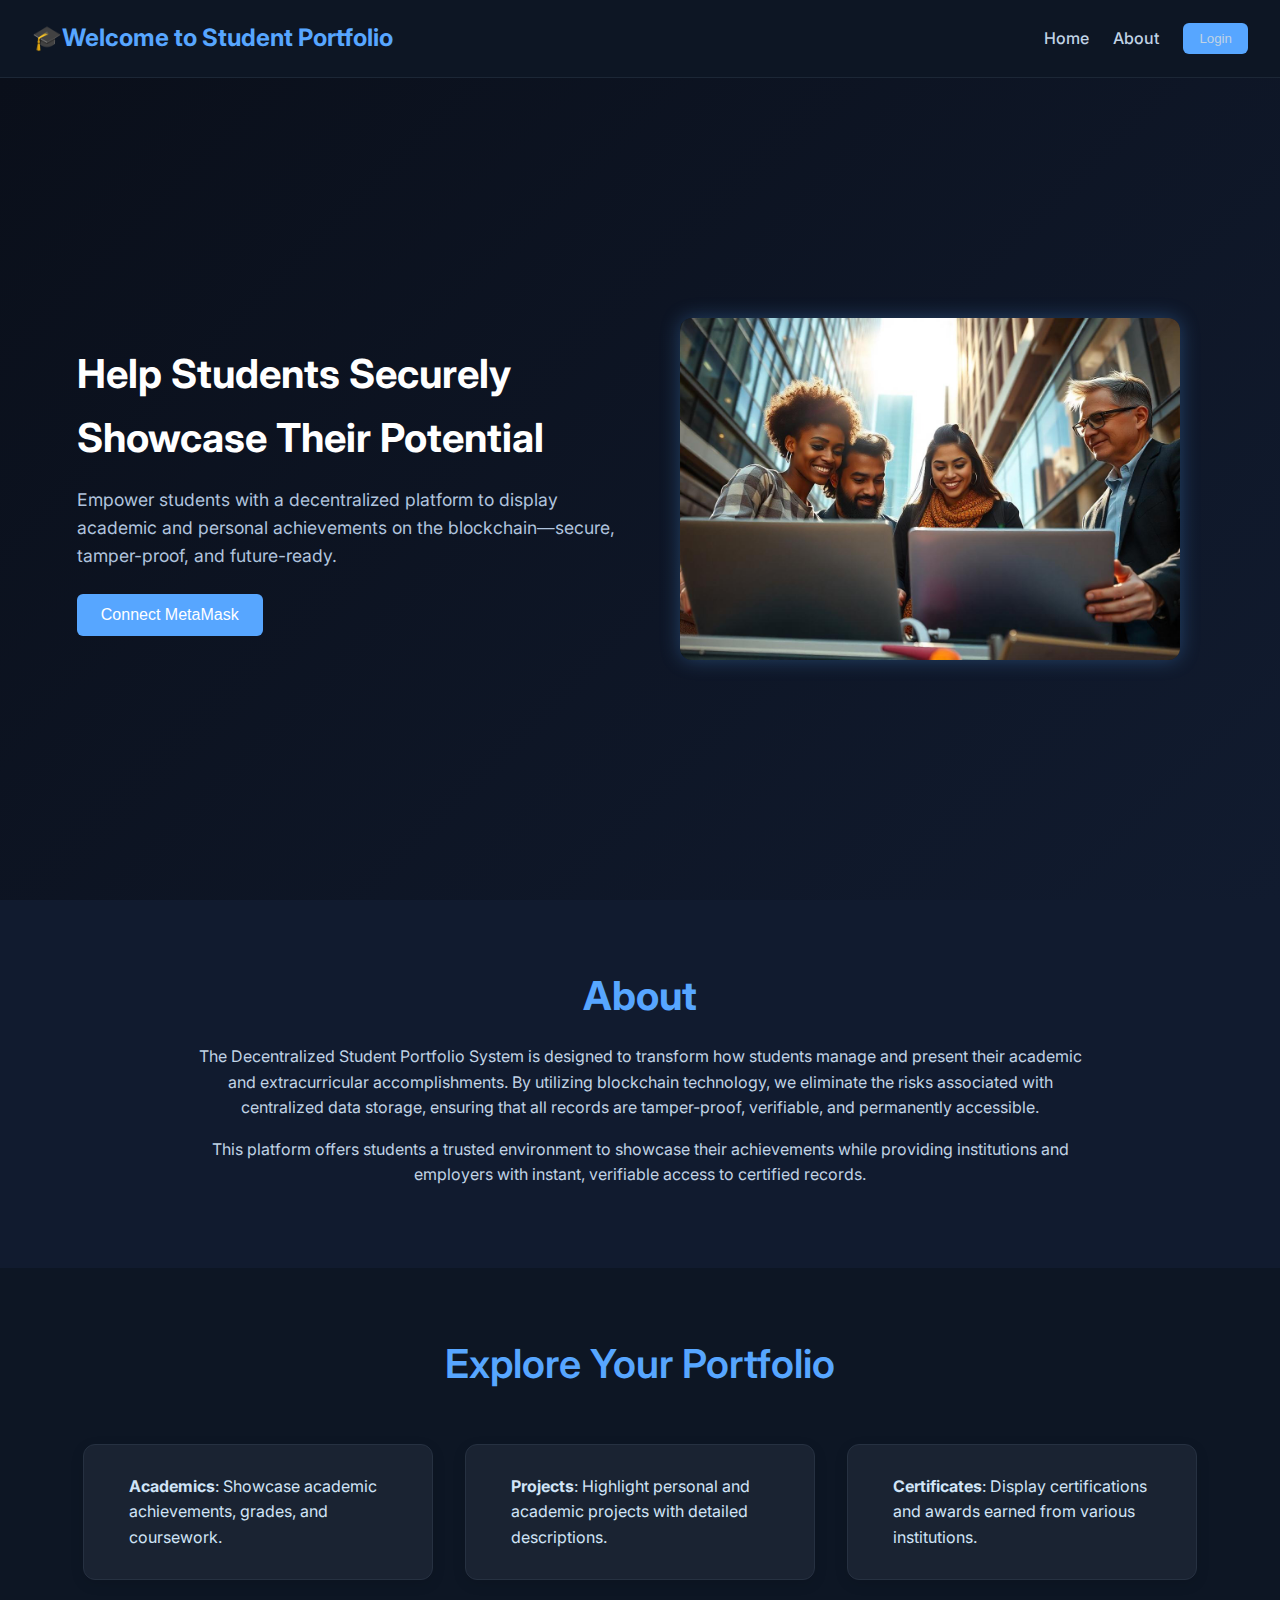
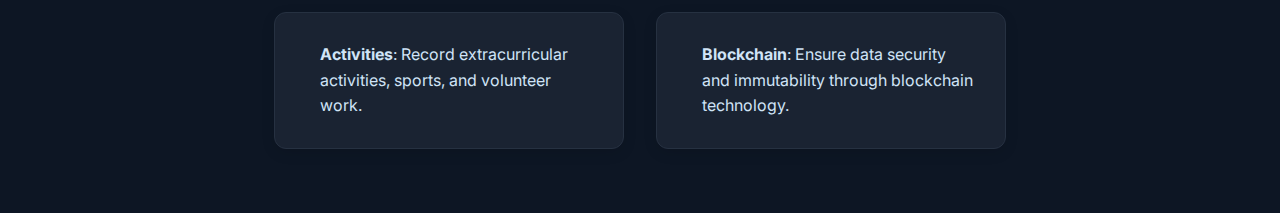
==== company.html @ f88e9d77 "Added files" ====
<!DOCTYPE html>
<html lang="en">
<head>
  <meta charset="UTF-8">
  <title>Company Portal - Student Portfolio System</title>
  <link rel="stylesheet" href="company.css">
  <link rel="preconnect" href="https://fonts.googleapis.com">
  <link href="https://fonts.googleapis.com/css2?family=Inter:wght@400;600;700&display=swap" rel="stylesheet">
  <link rel="stylesheet" href="https://cdnjs.cloudflare.com/ajax/libs/font-awesome/6.5.0/css/all.min.css" 
      integrity="sha512-papKgoRzDWxH+fZAkYZaY3FrHXjo5z1S5KxnZTtHp5abN5TcRprKVGdo4M5n5owgTZhUO+P85sc4R+19RXkTsg==" 
      crossorigin="anonymous" referrerpolicy="no-referrer" />
</head>
<body>
  <header class="navbar">
    <div class="logo">🎓 Student Portfolio System</div>
    <nav>
      <a href="index.html">Home</a>
      <a href="index.html#about">About</a>
      <a href="index.html">Logout</a>
    </nav>
  </header>

  <div class="company-container">
    <div class="dashboard-header">
      <h2>Company Dashboard</h2>
      <p>Browse verified student portfolios from the blockchain</p>
    </div>
    
    <div class="wallet-info">
      <div class="wallet-address">
        <i class="fas fa-wallet"></i>
        <span id="company-wallet-address">Connecting to wallet...</span>
      </div>
      <button class="disconnect-btn" onclick="disconnectWallet()">
        <i class="fas fa-sign-out-alt"></i> Disconnect
      </button>
    </div>
    
    <div class="search-container">
      <div class="search-header">
        <h3>Search for Students</h3>
        <p>Find verified student portfolios based on criteria</p>
      </div>
      
      <form class="search-form" onsubmit="searchStudents(event)">
        <div class="search-group">
          <label for="search-name">Student Name</label>
          <input type="text" id="search-name" class="search-input" placeholder="Enter student name">
        </div>
        
        <div class="search-group">
          <label for="search-college">College/Institution</label>
          <input type="text" id="search-college" class="search-input" placeholder="Enter college name">
        </div>
        
        <div class="search-group">
          <label for="search-skills">Skills</label>
          <input type="text" id="search-skills" class="search-input" placeholder="E.g. Java, Python, Blockchain">
        </div>
        
        <div class="search-group">
          <label for="search-cgpa">Minimum CGPA</label>
          <input type="number" id="search-cgpa" class="search-input" placeholder="Enter minimum CGPA" min="0" max="10" step="0.1">
        </div>
        
        <button type="submit" class="search-btn">
          <i class="fas fa-search"></i> Search
        </button>
      </form>
      
      <div class="loader" id="search-loader">
        <i class="fas fa-spinner"></i>
        <p>Fetching student data from blockchain...</p>
      </div>
      
      <div class="student-results" id="student-results">
        <!-- Student cards will be populated here -->
      </div>
      
      <div class="no-results" id="no-results" style="display: none;">
        <i class="fas fa-search"></i>
        <h3>No Students Found</h3>
        <p>Try different search criteria or check back later</p>
      </div>
    </div>
  </div>
  
  <!-- Student Details Modal -->
  <div id="studentDetailsModal" class="student-details-modal">
    <div class="modal-content">
      <span class="close-modal" onclick="closeStudentDetails()">&times;</span>
      
      <div class="tab-navigation">
        <button class="tab-button active" onclick="openTab(event, 'tab-personal')">Personal Info</button>
        <button class="tab-button" onclick="openTab(event, 'tab-academic')">Academic Records</button>
        <button class="tab-button" onclick="openTab(event, 'tab-certificates')">Certificates</button>
        <button class="tab-button" onclick="openTab(event, 'tab-projects')">Projects</button>
        <button class="tab-button" onclick="openTab(event, 'tab-skills')">Skills & Endorsements</button>
      </div>
      
      <div id="tab-personal" class="tab-content active">
        <div class="detail-section">
          <h3>Personal Information</h3>
          <div class="detail-grid">
            <div class="detail-item">
              <div class="detail-label">Student Name</div>
              <div class="detail-value" id="modal-student-name">Loading...</div>
            </div>
            <div class="detail-item">
              <div class="detail-label">Email</div>
              <div class="detail-value" id="modal-student-email">Loading...</div>
            </div>
            <div class="detail-item">
              <div class="detail-label">Contact Number</div>
              <div class="detail-value" id="modal-student-contact">Loading...</div>
            </div>
            <div class="detail-item">
              <div class="detail-label">University/College</div>
              <div class="detail-value" id="modal-student-college">Loading...</div>
            </div>
            <div class="detail-item">
              <div class="detail-label">Blockchain ID</div>
              <div class="student-blockchain-id" id="modal-student-blockchain-id">Loading...</div>
            </div>
            <div class="detail-item">
              <div class="detail-label">Verification Status</div>
              <div class="verification-badge" id="modal-student-verification">
                <i class="fas fa-check-circle"></i> Verified by Institution
              </div>
            </div>
          </div>
        </div>
      </div>
      
      <div id="tab-academic" class="tab-content">
        <div class="detail-section">
          <h3>Academic Information</h3>
          <div class="detail-grid">
            <div class="detail-item">
              <div class="detail-label">Degree</div>
              <div class="detail-value" id="modal-student-degree">Loading...</div>
            </div>
            <div class="detail-item">
              <div class="detail-label">Department</div>
              <div class="detail-value" id="modal-student-department">Loading...</div>
            </div>
            <div class="detail-item">
              <div class="detail-label">Current CGPA</div>
              <div class="detail-value" id="modal-student-cgpa">Loading...</div>
            </div>
            <div class="detail-item">
              <div class="detail-label">Year of Study</div>
              <div class="detail-value" id="modal-student-year">Loading...</div>
            </div>
          </div>
        </div>
        
        <div class="detail-section">
          <h3>Semester Results</h3>
          <div id="semester-results">
            <!-- Semester results will be populated here -->
          </div>
        </div>
      </div>
      
      <div id="tab-certificates" class="tab-content">
        <div class="detail-section">
          <h3>Certificates & Achievements</h3>
          <div class="certificate-list" id="certificate-list">
            <!-- Certificates will be populated here -->
          </div>
        </div>
      </div>
      
      <div id="tab-projects" class="tab-content">
        <div class="detail-section">
          <h3>Projects & Work</h3>
          <div class="project-list" id="project-list">
            <!-- Projects will be populated here -->
          </div>
        </div>
      </div>
      
      <div id="tab-skills" class="tab-content">
        <div class="detail-section">
          <h3>Skills & Endorsements</h3>
          <div id="skills-container">
            <!-- Skills will be populated here -->
          </div>
        </div>
      </div>
    </div>
  </div>
  <script src="company.js"></script>
</body>
</html>
---- company.css ----
* {
    margin: 0;
    padding: 0;
    box-sizing: border-box;
    font-family: 'Inter', sans-serif;
  }
  
  body {
    background: #0c0621;
    color: #ffffff;
    line-height: 1.6;
  }
  
  .navbar {
    display: flex;
    justify-content: space-between;
    align-items: center;
    padding: 20px 5%;
    background-color: rgba(16, 8, 43, 0.9);
    backdrop-filter: blur(10px);
    position: sticky;
    top: 0;
    z-index: 100;
  }
  
  .logo {
    font-size: 1.5rem;
    font-weight: 700;
    color: #00d9ff;
  }
  
  nav {
    display: flex;
    gap: 20px;
  }
  
  nav a {
    color: #fff;
    text-decoration: none;
    font-weight: 600;
    transition: color 0.3s ease;
  }
  
  nav a:hover {
    color: #00d9ff;
  }
  
  .company-container {
    max-width: 1200px;
    margin: 40px auto;
    padding: 30px;
  }
  
  .dashboard-header {
    text-align: center;
    margin-bottom: 30px;
  }
  
  .dashboard-header h2 {
    font-size: 2.2rem;
    color: #fff;
    margin-bottom: 10px;
  }
  
  .dashboard-header p {
    color: #ccc;
    font-size: 1.1rem;
  }
  
  .wallet-info {
    display: flex;
    justify-content: space-between;
    align-items: center;
    background: linear-gradient(135deg, #21114A, #1a073b);
    padding: 20px;
    border-radius: 12px;
    margin-bottom: 30px;
    box-shadow: 0 8px 24px rgba(0, 0, 0, 0.3);
  }
  
  .wallet-address {
    display: flex;
    align-items: center;
    gap: 10px;
  }
  
  .wallet-address i {
    color: #00d9ff;
    font-size: 1.5rem;
  }
  
  .wallet-address span {
    font-family: monospace;
    font-size: 1rem;
    color: #ccc;
  }
  
  .disconnect-btn {
    background: linear-gradient(90deg, #ff5e62, #ff9966);
    border: none;
    padding: 10px 20px;
    border-radius: 8px;
    color: white;
    font-weight: 600;
    cursor: pointer;
    transition: all 0.3s ease;
  }
  
  .disconnect-btn:hover {
    transform: scale(1.05);
    box-shadow: 0 5px 15px rgba(0, 0, 0, 0.2);
  }
  
  .search-container {
    background: linear-gradient(135deg, #21114A, #1a073b);
    padding: 25px;
    border-radius: 12px;
    margin-bottom: 30px;
    box-shadow: 0 8px 24px rgba(0, 0, 0, 0.3);
  }
  
  .search-header {
    margin-bottom: 20px;
  }
  
  .search-header h3 {
    font-size: 1.5rem;
    color: #fff;
    margin-bottom: 10px;
  }
  
  .search-form {
    display: flex;
    gap: 15px;
    flex-wrap: wrap;
  }
  
  .search-group {
    flex: 1;
    min-width: 200px;
  }
  
  .search-group label {
    display: block;
    color: #ccc;
    margin-bottom: 8px;
    font-size: 0.95rem;
  }
  
  .search-input {
    width: 100%;
    padding: 12px;
    border-radius: 8px;
    border: 1px solid rgba(255, 255, 255, 0.2);
    background: rgba(255, 255, 255, 0.1);
    color: #fff;
    font-size: 1rem;
  }
  
  .search-input::placeholder {
    color: rgba(255, 255, 255, 0.5);
  }
  
  .search-btn {
    background: linear-gradient(90deg, #3a7bd5, #00d2ff);
    border: none;
    padding: 12px 25px;
    border-radius: 8px;
    color: white;
    font-weight: 600;
    cursor: pointer;
    transition: all 0.3s ease;
    align-self: flex-end;
  }
  
  .search-btn:hover {
    transform: scale(1.05);
    box-shadow: 0 5px 15px rgba(0, 0, 0, 0.2);
  }
  
  .student-results {
    display: grid;
    grid-template-columns: repeat(auto-fill, minmax(300px, 1fr));
    gap: 20px;
    margin-top: 20px;
  }
  
  .student-card {
    background: rgba(255, 255, 255, 0.08);
    border-radius: 12px;
    overflow: hidden;
    transition: all 0.3s ease;
    box-shadow: 0 8px 24px rgba(0, 0, 0, 0.2);
  }
  
  .student-card:hover {
    transform: translateY(-5px);
    box-shadow: 0 12px 30px rgba(0, 0, 0, 0.3);
  }
  
  .student-header {
    background: linear-gradient(90deg, #3a7bd5, #00d2ff);
    padding: 15px;
    text-align: center;
  }
  
  .student-header h4 {
    font-size: 1.2rem;
    margin-bottom: 5px;
  }
  
  .student-header p {
    font-size: 0.9rem;
    opacity: 0.8;
  }
  
  .student-body {
    padding: 20px;
  }
  
  .student-info {
    margin-bottom: 15px;
  }
  
  .info-label {
    color: #ccc;
    font-size: 0.85rem;
    margin-bottom: 5px;
  }
  
  .info-value {
    font-size: 1rem;
    color: #fff;
  }
  
  .view-details-btn {
    width: 100%;
    background: rgba(255, 255, 255, 0.1);
    border: 1px solid rgba(255, 255, 255, 0.2);
    padding: 10px;
    border-radius: 8px;
    color: #00d9ff;
    font-weight: 600;
    cursor: pointer;
    transition: all 0.3s ease;
    text-align: center;
  }
  
  .view-details-btn:hover {
    background: rgba(255, 255, 255, 0.15);
  }
  
  .student-details-modal {
    display: none;
    position: fixed;
    top: 0;
    left: 0;
    width: 100%;
    height: 100%;
    background: rgba(0, 0, 0, 0.7);
    z-index: 1000;
    align-items: center;
    justify-content: center;
  }
  
  .modal-content {
    background: #140a2e;
    border-radius: 15px;
    padding: 30px;
    width: 90%;
    max-width: 800px;
    max-height: 90vh;
    overflow-y: auto;
    box-shadow: 0 5px 30px rgba(0, 0, 0, 0.3);
  }
  
  .close-modal {
    color: #aaa;
    float: right;
    font-size: 28px;
    font-weight: bold;
    cursor: pointer;
  }
  
  .close-modal:hover {
    color: white;
  }
  
  .detail-section {
    margin-bottom: 25px;
  }
  
  .detail-section h3 {
    font-size: 1.3rem;
    color: #00d9ff;
    margin-bottom: 15px;
    padding-bottom: 8px;
    border-bottom: 1px solid rgba(255, 255, 255, 0.1);
  }
  
  .detail-grid {
    display: grid;
    grid-template-columns: repeat(auto-fill, minmax(300px, 1fr));
    gap: 15px;
  }
  
  .detail-item {
    background: rgba(255, 255, 255, 0.05);
    padding: 15px;
    border-radius: 8px;
  }
  
  .detail-label {
    color: #ccc;
    font-size: 0.85rem;
    margin-bottom: 5px;
  }
  
  .detail-value {
    font-size: 1rem;
    color: #fff;
  }
  
  .certificate-list {
    display: grid;
    grid-template-columns: repeat(auto-fill, minmax(250px, 1fr));
    gap: 15px;
  }
  
  .certificate-item {
    background: rgba(255, 255, 255, 0.08);
    padding: 15px;
    border-radius: 8px;
  }
  
  .certificate-item h4 {
    color: #fff;
    font-size: 1.1rem;
    margin-bottom: 10px;
  }
  
  .certificate-item p {
    color: #ccc;
    font-size: 0.9rem;
    margin-bottom: 10px;
  }
  
  .certificate-issuer {
    display: flex;
    align-items: center;
    gap: 8px;
    margin-top: 10px;
  }
  
  .certificate-issuer i {
    color: #3a7bd5;
  }
  
  .certificate-verification {
    display: inline-block;
    padding: 5px 10px;
    background: rgba(58, 204, 96, 0.2);
    color: #3acc60;
    border-radius: 50px;
    font-size: 0.8rem;
    margin-top: 10px;
  }
  
  .certificate-verification i {
    margin-right: 5px;
  }
  
  .no-results {
    text-align: center;
    padding: 30px;
    background: rgba(255, 255, 255, 0.05);
    border-radius: 12px;
    margin-top: 20px;
  }
  
  .no-results i {
    font-size: 3rem;
    color: #3a7bd5;
    margin-bottom: 15px;
  }
  
  .no-results h3 {
    font-size: 1.5rem;
    margin-bottom: 10px;
  }
  
  .no-results p {
    color: #ccc;
  }

  .loader {
    display: none;
    text-align: center;
    padding: 30px;
  }
  
  .loader i {
    font-size: 2rem;
    color: #00d9ff;
    animation: spin 1s linear infinite;
  }
  
  @keyframes spin {
    0% { transform: rotate(0deg); }
    100% { transform: rotate(360deg); }
  }
  
  .student-blockchain-id {
    font-family: monospace;
    color: #00d9ff;
    font-size: 0.85rem;
    word-break: break-all;
  }
  
  .verification-badge {
    display: inline-flex;
    align-items: center;
    padding: 5px 10px;
    background: rgba(58, 204, 96, 0.2);
    color: #3acc60;
    border-radius: 50px;
    font-size: 0.8rem;
  }
  
  .verification-badge i {
    margin-right: 5px;
  }
  
  .project-list {
    display: grid;
    grid-template-columns: repeat(auto-fill, minmax(300px, 1fr));
    gap: 15px;
  }
  
  .project-item {
    background: rgba(255, 255, 255, 0.08);
    padding: 15px;
    border-radius: 8px;
  }
  
  .project-item h4 {
    color: #fff;
    font-size: 1.1rem;
    margin-bottom: 10px;
  }
  
  .project-description {
    color: #ccc;
    font-size: 0.9rem;
    margin-bottom: 10px;
  }
  
  .project-tech {
    display: flex;
    flex-wrap: wrap;
    gap: 5px;
    margin-top: 10px;
  }
  
  .tech-tag {
    background: rgba(58, 123, 213, 0.2);
    color: #3a7bd5;
    padding: 3px 8px;
    border-radius: 4px;
    font-size: 0.8rem;
  }

  .tab-navigation {
    display: flex;
    border-bottom: 1px solid rgba(255, 255, 255, 0.1);
    margin-bottom: 20px;
  }
  
  .tab-button {
    padding: 12px 20px;
    background: transparent;
    border: none;
    color: #ccc;
    font-size: 1rem;
    font-weight: 600;
    cursor: pointer;
    transition: all 0.3s ease;
  }
  
  .tab-button.active {
    color: #00d9ff;
    border-bottom: 3px solid #00d9ff;
  }
  
  .tab-button:hover:not(.active) {
    color: #fff;
  }
  
  .tab-content {
    display: none;
  }
  
  .tab-content.active {
    display: block;
  }
  * {
    margin: 0;
    padding: 0;
    box-sizing: border-box;
    font-family: 'Inter', sans-serif;
  }
  
  body {
    background: #0b0a1c;
    color: #ffffff;
    line-height: 1.6;
  }
  
  .navbar {
    display: flex;
    justify-content: space-between;
    align-items: center;
    padding: 20px 5%;
    background-color: rgba(17, 11, 38, 0.9);
    backdrop-filter: blur(10px);
    position: sticky;
    top: 0;
    z-index: 100;
  }
  
  .logo {
    font-size: 1.5rem;
    font-weight: 700;
    color: #00e3ff;
  }
  
  nav {
    display: flex;
    gap: 20px;
  }
  
  nav a {
    color: #ffffff;
    text-decoration: none;
    font-weight: 600;
    transition: color 0.3s ease;
  }
  
  nav a:hover {
    color: #00e3ff;
  }
  
  .company-container {
    max-width: 1200px;
    margin: 40px auto;
    padding: 30px;
  }
  
  .dashboard-header {
    text-align: center;
    margin-bottom: 30px;
  }
  
  .dashboard-header h2 {
    font-size: 2.2rem;
    color: #ffffff;
    margin-bottom: 10px;
  }
  
  .dashboard-header p {
    color: #bbb;
    font-size: 1.1rem;
  }
  
  .wallet-info {
    display: flex;
    justify-content: space-between;
    align-items: center;
    background: linear-gradient(135deg, #160f3a, #12082f);
    padding: 20px;
    border-radius: 12px;
    margin-bottom: 30px;
    box-shadow: 0 8px 24px rgba(0, 0, 0, 0.3);
  }
  
  .wallet-address i {
    color: #00e3ff;
    font-size: 1.5rem;
  }
  
  .wallet-address span {
    font-family: monospace;
    font-size: 1rem;
    color: #ccc;
  }
  
  .disconnect-btn {
    background: linear-gradient(90deg, #fc466b, #3f5efb);
    border: none;
    padding: 10px 20px;
    border-radius: 8px;
    color: white;
    font-weight: 600;
    cursor: pointer;
    transition: all 0.3s ease;
  }
  
  .disconnect-btn:hover {
    transform: scale(1.05);
    box-shadow: 0 5px 15px rgba(0, 0, 0, 0.2);
  }
  
  .search-container {
    background: linear-gradient(135deg, #1e154b, #1c1242);
    padding: 25px;
    border-radius: 12px;
    margin-bottom: 30px;
    box-shadow: 0 8px 24px rgba(0, 0, 0, 0.3);
  }
  
  .search-header h3 {
    font-size: 1.5rem;
    color: #ffffff;
    margin-bottom: 10px;
  }
  
  .search-group label {
    color: #bbb;
    margin-bottom: 8px;
    font-size: 0.95rem;
  }
  
  .search-input {
    width: 100%;
    padding: 12px;
    border-radius: 8px;
    border: 1px solid rgba(255, 255, 255, 0.2);
    background: rgba(255, 255, 255, 0.05);
    color: #ffffff;
    font-size: 1rem;
  }
  
  .search-input::placeholder {
    color: rgba(255, 255, 255, 0.4);
  }
  
  .search-btn {
    background: linear-gradient(90deg, #4776e6, #8e54e9);
    border: none;
    padding: 12px 25px;
    border-radius: 8px;
    color: white;
    font-weight: 600;
    cursor: pointer;
    transition: all 0.3s ease;
    align-self: flex-end;
  }
  
  .search-btn:hover {
    transform: scale(1.05);
    box-shadow: 0 5px 15px rgba(0, 0, 0, 0.2);
  }
  
  .student-card {
    background: rgba(255, 255, 255, 0.06);
    border-radius: 12px;
    overflow: hidden;
    transition: all 0.3s ease;
    box-shadow: 0 8px 24px rgba(0, 0, 0, 0.2);
  }
  
  .student-header {
    background: linear-gradient(90deg, #5f2c82, #49a09d);
    padding: 15px;
    text-align: center;
    color: #ffffff;
  }
  
  .view-details-btn {
    background: rgba(255, 255, 255, 0.08);
    border: 1px solid rgba(255, 255, 255, 0.2);
    color: #00e3ff;
  }
  
  .view-details-btn:hover {
    background: rgba(255, 255, 255, 0.15);
  }
  
  .modal-content {
    background: #1a1435;
  }
  
  .detail-section h3 {
    color: #00e3ff;
    border-bottom: 1px solid rgba(255, 255, 255, 0.1);
  }
  
  .detail-item {
    background: rgba(255, 255, 255, 0.04);
  }
  
  .certificate-verification {
    background: rgba(76, 201, 240, 0.2);
    color: #4cc9f0;
  }
  
  .verification-badge {
    background: rgba(76, 201, 240, 0.2);
    color: #4cc9f0;
  }
  
  .project-item {
    background: rgba(255, 255, 255, 0.06);
  }
  
  .tech-tag {
    background: rgba(142, 84, 233, 0.2);
    color: #8e54e9;
  }
  
  .no-results {
    background: rgba(255, 255, 255, 0.06);
  }
  
  .no-results i {
    color: #8e54e9;
  }
  
  .loader i {
    color: #00e3ff;
  }
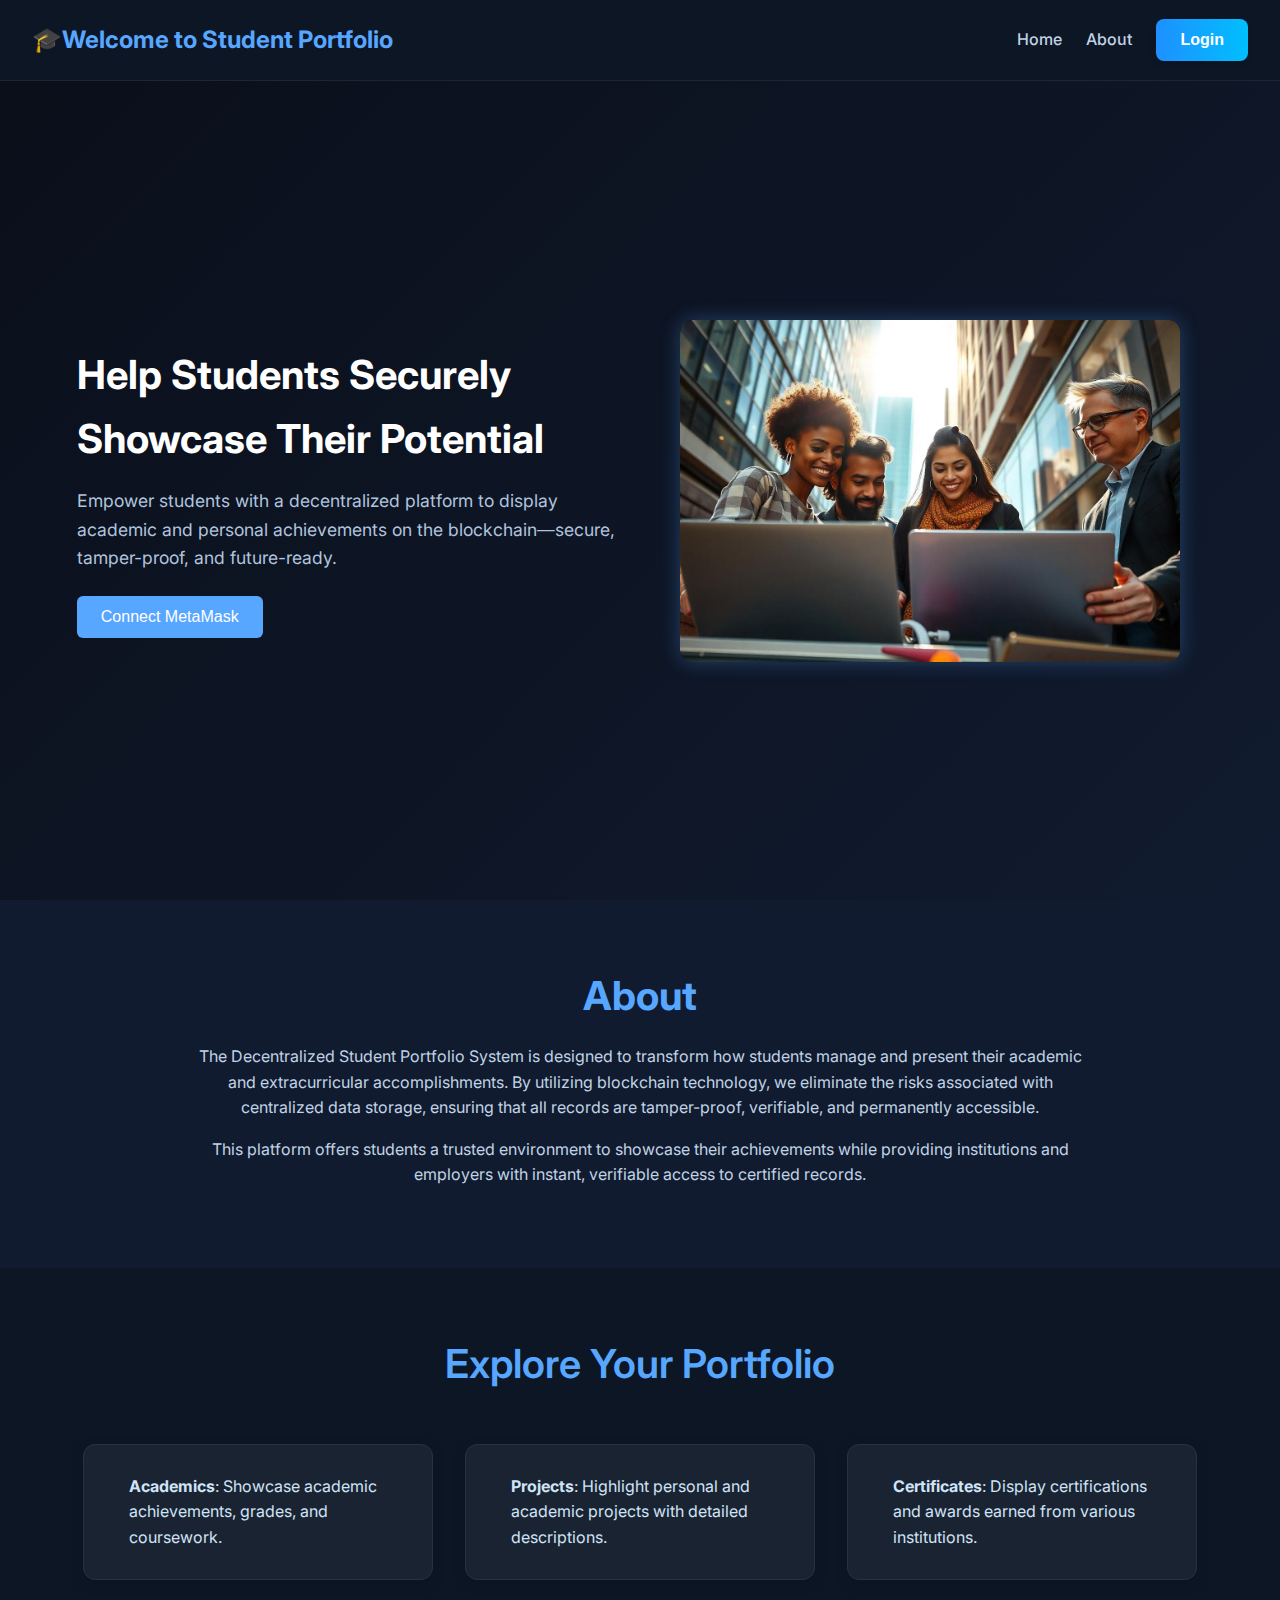
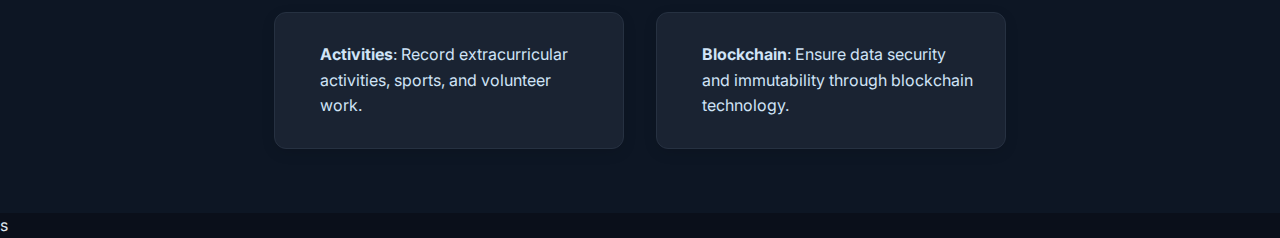
==== commit b4172f66: "Modified files" ====
--- a/company.html
+++ b/company.html
@@ -3,8 +3,8 @@
 <head>
   <meta charset="UTF-8">
   <title>Company Portal - Student Portfolio System</title>
+  <link rel="preconnect" href="https://fonts.googleapis.com">
   <link rel="stylesheet" href="company.css">
-  <link rel="preconnect" href="https://fonts.googleapis.com">
   <link href="https://fonts.googleapis.com/css2?family=Inter:wght@400;600;700&display=swap" rel="stylesheet">
   <link rel="stylesheet" href="https://cdnjs.cloudflare.com/ajax/libs/font-awesome/6.5.0/css/all.min.css" 
       integrity="sha512-papKgoRzDWxH+fZAkYZaY3FrHXjo5z1S5KxnZTtHp5abN5TcRprKVGdo4M5n5owgTZhUO+P85sc4R+19RXkTsg==" 
@@ -36,7 +36,19 @@
       </button>
     </div>
     
-    <div class="search-container">
+    <div class="college-auth-section" id="college-auth-section">
+      <h3>College Authentication Required</h3>
+      <p>To access student data, you need to request authentication from a college/institution</p>
+      <div class="auth-form">
+        <input type="text" id="college-address" placeholder="Enter college wallet address" class="search-input">
+        <button class="request-auth-btn" onclick="requestCollegeAuth()">
+          <i class="fas fa-key"></i> Request Access
+        </button>
+      </div>
+      <div id="auth-status" class="auth-status"></div>
+    </div>
+    
+    <div class="search-container" id="search-container" style="display: none;">
       <div class="search-header">
         <h3>Search for Students</h3>
         <p>Find verified student portfolios based on criteria</p>
@@ -54,13 +66,8 @@
         </div>
         
         <div class="search-group">
-          <label for="search-skills">Skills</label>
+          <label for="search-skills">Skills/Certificates</label>
           <input type="text" id="search-skills" class="search-input" placeholder="E.g. Java, Python, Blockchain">
-        </div>
-        
-        <div class="search-group">
-          <label for="search-cgpa">Minimum CGPA</label>
-          <input type="number" id="search-cgpa" class="search-input" placeholder="Enter minimum CGPA" min="0" max="10" step="0.1">
         </div>
         
         <button type="submit" class="search-btn">
@@ -68,8 +75,8 @@
         </button>
       </form>
       
-      <div class="loader" id="search-loader">
-        <i class="fas fa-spinner"></i>
+      <div class="loader" id="search-loader" style="display: none;">
+        <i class="fas fa-spinner fa-spin"></i>
         <p>Fetching student data from blockchain...</p>
       </div>
       
@@ -93,9 +100,9 @@
       <div class="tab-navigation">
         <button class="tab-button active" onclick="openTab(event, 'tab-personal')">Personal Info</button>
         <button class="tab-button" onclick="openTab(event, 'tab-academic')">Academic Records</button>
+        <button class="tab-button" onclick="openTab(event, 'tab-projects')">Projects</button>
+        <button class="tab-button" onclick="openTab(event, 'tab-extracurricular')">Extracurricular</button>
         <button class="tab-button" onclick="openTab(event, 'tab-certificates')">Certificates</button>
-        <button class="tab-button" onclick="openTab(event, 'tab-projects')">Projects</button>
-        <button class="tab-button" onclick="openTab(event, 'tab-skills')">Skills & Endorsements</button>
       </div>
       
       <div id="tab-personal" class="tab-content active">
@@ -107,25 +114,13 @@
               <div class="detail-value" id="modal-student-name">Loading...</div>
             </div>
             <div class="detail-item">
-              <div class="detail-label">Email</div>
-              <div class="detail-value" id="modal-student-email">Loading...</div>
-            </div>
-            <div class="detail-item">
-              <div class="detail-label">Contact Number</div>
-              <div class="detail-value" id="modal-student-contact">Loading...</div>
-            </div>
-            <div class="detail-item">
-              <div class="detail-label">University/College</div>
-              <div class="detail-value" id="modal-student-college">Loading...</div>
-            </div>
-            <div class="detail-item">
               <div class="detail-label">Blockchain ID</div>
               <div class="student-blockchain-id" id="modal-student-blockchain-id">Loading...</div>
             </div>
             <div class="detail-item">
               <div class="detail-label">Verification Status</div>
               <div class="verification-badge" id="modal-student-verification">
-                <i class="fas fa-check-circle"></i> Verified by Institution
+                <i class="fas fa-check-circle"></i> Verified on Blockchain
               </div>
             </div>
           </div>
@@ -134,40 +129,9 @@
       
       <div id="tab-academic" class="tab-content">
         <div class="detail-section">
-          <h3>Academic Information</h3>
-          <div class="detail-grid">
-            <div class="detail-item">
-              <div class="detail-label">Degree</div>
-              <div class="detail-value" id="modal-student-degree">Loading...</div>
-            </div>
-            <div class="detail-item">
-              <div class="detail-label">Department</div>
-              <div class="detail-value" id="modal-student-department">Loading...</div>
-            </div>
-            <div class="detail-item">
-              <div class="detail-label">Current CGPA</div>
-              <div class="detail-value" id="modal-student-cgpa">Loading...</div>
-            </div>
-            <div class="detail-item">
-              <div class="detail-label">Year of Study</div>
-              <div class="detail-value" id="modal-student-year">Loading...</div>
-            </div>
-          </div>
-        </div>
-        
-        <div class="detail-section">
-          <h3>Semester Results</h3>
-          <div id="semester-results">
-            <!-- Semester results will be populated here -->
-          </div>
-        </div>
-      </div>
-      
-      <div id="tab-certificates" class="tab-content">
-        <div class="detail-section">
-          <h3>Certificates & Achievements</h3>
-          <div class="certificate-list" id="certificate-list">
-            <!-- Certificates will be populated here -->
+          <h3>Academic Achievements</h3>
+          <div class="academic-list" id="academic-list">
+            <!-- Academic achievements will be populated here -->
           </div>
         </div>
       </div>
@@ -181,11 +145,20 @@
         </div>
       </div>
       
-      <div id="tab-skills" class="tab-content">
+      <div id="tab-extracurricular" class="tab-content">
         <div class="detail-section">
-          <h3>Skills & Endorsements</h3>
-          <div id="skills-container">
-            <!-- Skills will be populated here -->
+          <h3>Extracurricular Activities</h3>
+          <div class="extracurricular-list" id="extracurricular-list">
+            <!-- Extracurricular activities will be populated here -->
+          </div>
+        </div>
+      </div>
+      
+      <div id="tab-certificates" class="tab-content">
+        <div class="detail-section">
+          <h3>Certificates & Achievements</h3>
+          <div class="certificate-list" id="certificate-list">
+            <!-- Certificates will be populated here -->
           </div>
         </div>
       </div>
--- a/company.css
+++ b/company.css
@@ -1,732 +1,585 @@
+/* Reset & Base */
 * {
-    margin: 0;
-    padding: 0;
-    box-sizing: border-box;
-    font-family: 'Inter', sans-serif;
-  }
-  
-  body {
-    background: #0c0621;
-    color: #ffffff;
-    line-height: 1.6;
-  }
-  
-  .navbar {
-    display: flex;
-    justify-content: space-between;
-    align-items: center;
-    padding: 20px 5%;
-    background-color: rgba(16, 8, 43, 0.9);
-    backdrop-filter: blur(10px);
-    position: sticky;
-    top: 0;
-    z-index: 100;
-  }
-  
-  .logo {
-    font-size: 1.5rem;
-    font-weight: 700;
-    color: #00d9ff;
-  }
-  
-  nav {
-    display: flex;
-    gap: 20px;
-  }
-  
-  nav a {
-    color: #fff;
-    text-decoration: none;
-    font-weight: 600;
-    transition: color 0.3s ease;
-  }
-  
-  nav a:hover {
-    color: #00d9ff;
-  }
-  
-  .company-container {
-    max-width: 1200px;
-    margin: 40px auto;
-    padding: 30px;
-  }
-  
-  .dashboard-header {
-    text-align: center;
-    margin-bottom: 30px;
-  }
-  
-  .dashboard-header h2 {
-    font-size: 2.2rem;
-    color: #fff;
-    margin-bottom: 10px;
-  }
-  
-  .dashboard-header p {
-    color: #ccc;
-    font-size: 1.1rem;
-  }
-  
-  .wallet-info {
-    display: flex;
-    justify-content: space-between;
-    align-items: center;
-    background: linear-gradient(135deg, #21114A, #1a073b);
-    padding: 20px;
-    border-radius: 12px;
-    margin-bottom: 30px;
-    box-shadow: 0 8px 24px rgba(0, 0, 0, 0.3);
-  }
-  
-  .wallet-address {
-    display: flex;
-    align-items: center;
-    gap: 10px;
-  }
-  
-  .wallet-address i {
-    color: #00d9ff;
-    font-size: 1.5rem;
-  }
-  
-  .wallet-address span {
-    font-family: monospace;
-    font-size: 1rem;
-    color: #ccc;
-  }
-  
-  .disconnect-btn {
-    background: linear-gradient(90deg, #ff5e62, #ff9966);
-    border: none;
-    padding: 10px 20px;
-    border-radius: 8px;
-    color: white;
-    font-weight: 600;
-    cursor: pointer;
-    transition: all 0.3s ease;
-  }
-  
-  .disconnect-btn:hover {
-    transform: scale(1.05);
-    box-shadow: 0 5px 15px rgba(0, 0, 0, 0.2);
-  }
-  
-  .search-container {
-    background: linear-gradient(135deg, #21114A, #1a073b);
-    padding: 25px;
-    border-radius: 12px;
-    margin-bottom: 30px;
-    box-shadow: 0 8px 24px rgba(0, 0, 0, 0.3);
-  }
-  
-  .search-header {
-    margin-bottom: 20px;
-  }
-  
-  .search-header h3 {
-    font-size: 1.5rem;
-    color: #fff;
-    margin-bottom: 10px;
-  }
-  
+  margin: 0;
+  padding: 0;
+  box-sizing: border-box;
+  font-family: 'Inter', sans-serif;
+}
+
+body {
+  background: #0d1624;
+  color: #e0e8f0;
+  line-height: 1.6;
+  scroll-behavior: smooth;
+  overflow-x: hidden;
+}
+
+/* Navbar */
+.navbar {
+  display: flex;
+  justify-content: space-between;
+  align-items: center;
+  padding: 1.2rem 2rem;
+  background-color: #0d1624;
+  border-bottom: 1px solid #1c2736;
+  position: sticky;
+  top: 0;
+  z-index: 100;
+  animation: fadeSlideDown 0.8s ease-out;
+}
+
+.logo {
+  font-size: 1.5rem;
+  font-weight: 700;
+  color: #57a6ff;
+}
+
+nav {
+  display: flex;
+  align-items: center;
+  gap: 1.5rem;
+}
+
+nav a {
+  color: #c0d3e5;
+  text-decoration: none;
+  font-weight: 500;
+  transition: color 0.3s ease;
+}
+
+nav a:hover {
+  color: #57a6ff;
+}
+
+/* Main Container */
+.company-container {
+  max-width: 1200px;
+  margin: 40px auto;
+  padding: 30px;
+}
+
+/* Dashboard Header */
+.dashboard-header {
+  text-align: center;
+  margin-bottom: 30px;
+  animation: fadeSlideDown 0.8s ease-out;
+}
+
+.dashboard-header h2 {
+  font-size: 2.2rem;
+  color: #ffffff;
+  margin-bottom: 10px;
+}
+
+.dashboard-header p {
+  color: #b0c4de;
+  font-size: 1.1rem;
+}
+
+/* Wallet Info */
+.wallet-info {
+  display: flex;
+  justify-content: space-between;
+  align-items: center;
+  background: linear-gradient(135deg, #111b2f, #0a0f1a);
+  padding: 20px;
+  border-radius: 12px;
+  margin-bottom: 30px;
+  box-shadow: 0 8px 24px rgba(0, 0, 0, 0.3);
+  animation: fadeSlideRight 1s ease-in-out;
+}
+
+.wallet-address {
+  display: flex;
+  align-items: center;
+  gap: 10px;
+}
+
+.wallet-address i {
+  color: #57a6ff;
+  font-size: 1.5rem;
+}
+
+.wallet-address span {
+  font-family: monospace;
+  font-size: 1rem;
+  color: #c0d3e5;
+}
+
+.disconnect-btn {
+  background-color: #57a6ff;
+  border: none;
+  padding: 0.75rem 1.5rem;
+  border-radius: 6px;
+  color: white;
+  font-weight: 600;
+  cursor: pointer;
+  transition: all 0.3s ease;
+}
+
+.disconnect-btn:hover {
+  background-color: #4098f7;
+  transform: scale(1.05);
+  box-shadow: 0 5px 15px rgba(0, 0, 0, 0.2);
+}
+
+/* Search Container */
+.search-container {
+  background: linear-gradient(135deg, #111b2f, #0a0f1a);
+  padding: 25px;
+  border-radius: 12px;
+  margin-bottom: 30px;
+  box-shadow: 0 8px 24px rgba(0, 0, 0, 0.3);
+  animation: fadeInUp 1s ease;
+}
+
+.search-header {
+  margin-bottom: 20px;
+}
+
+.search-header h3 {
+  font-size: 1.5rem;
+  color: #57a6ff;
+  margin-bottom: 10px;
+}
+
+.search-form {
+  display: flex;
+  gap: 15px;
+  flex-wrap: wrap;
+}
+
+.search-group {
+  flex: 1;
+  min-width: 200px;
+}
+
+.search-group label {
+  display: block;
+  color: #c0d3e5;
+  margin-bottom: 8px;
+  font-size: 0.95rem;
+}
+
+.search-input {
+  width: 100%;
+  padding: 12px;
+  border-radius: 8px;
+  border: 1px solid rgba(255, 255, 255, 0.2);
+  background: rgba(255, 255, 255, 0.1);
+  color: #fff;
+  font-size: 1rem;
+}
+
+.search-input::placeholder {
+  color: rgba(255, 255, 255, 0.5);
+}
+
+.search-btn {
+  background-color: #57a6ff;
+  border: none;
+  padding: 12px 25px;
+  border-radius: 8px;
+  color: white;
+  font-weight: 600;
+  cursor: pointer;
+  transition: all 0.3s ease;
+  align-self: flex-end;
+}
+
+.search-btn:hover {
+  background-color: #4098f7;
+  transform: scale(1.05);
+  box-shadow: 0 5px 15px rgba(0, 0, 0, 0.2);
+}
+
+/* Student Results */
+.student-results {
+  display: grid;
+  grid-template-columns: repeat(auto-fill, minmax(300px, 1fr));
+  gap: 20px;
+  margin-top: 20px;
+  animation: fadeInUp 1s ease;
+}
+
+.student-card {
+  background: #1a2332;
+  border: 1px solid #263141;
+  border-radius: 12px;
+  overflow: hidden;
+  transition: all 0.3s ease;
+  box-shadow: 0 8px 24px rgba(0, 0, 0, 0.2);
+}
+
+.student-card:hover {
+  transform: translateY(-5px);
+  box-shadow: 0 12px 30px rgba(87, 166, 255, 0.25);
+}
+
+.student-header {
+  background: linear-gradient(90deg, #3a7bd5, #57a6ff);
+  padding: 15px;
+  text-align: center;
+}
+
+.student-header h4 {
+  font-size: 1.2rem;
+  margin-bottom: 5px;
+  color: #ffffff;
+}
+
+.student-header p {
+  font-size: 0.9rem;
+  opacity: 0.8;
+  color: #e0e8f0;
+}
+
+.student-body {
+  padding: 20px;
+}
+
+.student-info {
+  margin-bottom: 15px;
+}
+
+.info-label {
+  color: #c0d3e5;
+  font-size: 0.85rem;
+  margin-bottom: 5px;
+}
+
+.info-value {
+  font-size: 1rem;
+  color: #fff;
+}
+
+.view-details-btn {
+  width: 100%;
+  background: rgba(255, 255, 255, 0.1);
+  border: 1px solid rgba(255, 255, 255, 0.2);
+  padding: 10px;
+  border-radius: 8px;
+  color: #57a6ff;
+  font-weight: 600;
+  cursor: pointer;
+  transition: all 0.3s ease;
+  text-align: center;
+}
+
+.view-details-btn:hover {
+  background: rgba(255, 255, 255, 0.15);
+}
+
+/* Modal Styles */
+.student-details-modal {
+  display: none;
+  position: fixed;
+  top: 0;
+  left: 0;
+  width: 100%;
+  height: 100%;
+  background: rgba(0, 0, 0, 0.7);
+  z-index: 1000;
+  align-items: center;
+  justify-content: center;
+}
+
+.modal-content {
+  background: #111b2f;
+  border-radius: 15px;
+  padding: 30px;
+  width: 90%;
+  max-width: 800px;
+  max-height: 90vh;
+  overflow-y: auto;
+  box-shadow: 0 5px 30px rgba(0, 0, 0, 0.3);
+}
+
+.close-modal {
+  color: #aaa;
+  float: right;
+  font-size: 28px;
+  font-weight: bold;
+  cursor: pointer;
+}
+
+.close-modal:hover {
+  color: white;
+}
+
+/* Detail Section */
+.detail-section {
+  margin-bottom: 25px;
+}
+
+.detail-section h3 {
+  font-size: 1.3rem;
+  color: #57a6ff;
+  margin-bottom: 15px;
+  padding-bottom: 8px;
+  border-bottom: 1px solid rgba(255, 255, 255, 0.1);
+}
+
+.detail-grid {
+  display: grid;
+  grid-template-columns: repeat(auto-fill, minmax(300px, 1fr));
+  gap: 15px;
+}
+
+.detail-item {
+  background: rgba(255, 255, 255, 0.05);
+  padding: 15px;
+  border-radius: 8px;
+}
+
+.detail-label {
+  color: #c0d3e5;
+  font-size: 0.85rem;
+  margin-bottom: 5px;
+}
+
+.detail-value {
+  font-size: 1rem;
+  color: #fff;
+}
+
+/* Certificate Styles */
+.certificate-list {
+  display: grid;
+  grid-template-columns: repeat(auto-fill, minmax(250px, 1fr));
+  gap: 15px;
+}
+
+.certificate-item {
+  background: rgba(255, 255, 255, 0.08);
+  padding: 15px;
+  border-radius: 8px;
+}
+
+.certificate-item h4 {
+  color: #fff;
+  font-size: 1.1rem;
+  margin-bottom: 10px;
+}
+
+.certificate-item p {
+  color: #c0d3e5;
+  font-size: 0.9rem;
+  margin-bottom: 10px;
+}
+
+.certificate-issuer {
+  display: flex;
+  align-items: center;
+  gap: 8px;
+  margin-top: 10px;
+}
+
+.certificate-issuer i {
+  color: #57a6ff;
+}
+
+.certificate-verification {
+  display: inline-block;
+  padding: 5px 10px;
+  background: rgba(58, 204, 96, 0.2);
+  color: #3acc60;
+  border-radius: 50px;
+  font-size: 0.8rem;
+  margin-top: 10px;
+}
+
+.certificate-verification i {
+  margin-right: 5px;
+}
+
+/* No Results */
+.no-results {
+  text-align: center;
+  padding: 30px;
+  background: rgba(255, 255, 255, 0.05);
+  border-radius: 12px;
+  margin-top: 20px;
+  animation: fadeInUp 1s ease;
+}
+
+.no-results i {
+  font-size: 3rem;
+  color: #57a6ff;
+  margin-bottom: 15px;
+}
+
+.no-results h3 {
+  font-size: 1.5rem;
+  margin-bottom: 10px;
+  color: #ffffff;
+}
+
+.no-results p {
+  color: #c0d3e5;
+}
+
+/* Loader */
+.loader {
+  display: none;
+  text-align: center;
+  padding: 30px;
+}
+
+.loader i {
+  font-size: 2rem;
+  color: #57a6ff;
+  animation: spin 1s linear infinite;
+}
+
+@keyframes spin {
+  0% { transform: rotate(0deg); }
+  100% { transform: rotate(360deg); }
+}
+
+/* Blockchain ID */
+.student-blockchain-id {
+  font-family: monospace;
+  color: #57a6ff;
+  font-size: 0.85rem;
+  word-break: break-all;
+}
+
+/* Verification Badge */
+.verification-badge {
+  display: inline-flex;
+  align-items: center;
+  padding: 5px 10px;
+  background: rgba(58, 204, 96, 0.2);
+  color: #3acc60;
+  border-radius: 50px;
+  font-size: 0.8rem;
+}
+
+.verification-badge i {
+  margin-right: 5px;
+}
+
+/* Project List */
+.project-list {
+  display: grid;
+  grid-template-columns: repeat(auto-fill, minmax(300px, 1fr));
+  gap: 15px;
+}
+
+.project-item {
+  background: rgba(255, 255, 255, 0.08);
+  padding: 15px;
+  border-radius: 8px;
+}
+
+.project-item h4 {
+  color: #fff;
+  font-size: 1.1rem;
+  margin-bottom: 10px;
+}
+
+.project-description {
+  color: #c0d3e5;
+  font-size: 0.9rem;
+  margin-bottom: 10px;
+}
+
+.project-tech {
+  display: flex;
+  flex-wrap: wrap;
+  gap: 5px;
+  margin-top: 10px;
+}
+
+.tech-tag {
+  background: rgba(87, 166, 255, 0.2);
+  color: #57a6ff;
+  padding: 3px 8px;
+  border-radius: 4px;
+  font-size: 0.8rem;
+}
+
+/* Tab Navigation */
+.tab-navigation {
+  display: flex;
+  border-bottom: 1px solid rgba(255, 255, 255, 0.1);
+  margin-bottom: 20px;
+}
+
+.tab-button {
+  padding: 12px 20px;
+  background: transparent;
+  border: none;
+  color: #c0d3e5;
+  font-size: 1rem;
+  font-weight: 600;
+  cursor: pointer;
+  transition: all 0.3s ease;
+}
+
+.tab-button.active {
+  color: #57a6ff;
+  border-bottom: 3px solid #57a6ff;
+}
+
+.tab-button:hover:not(.active) {
+  color: #fff;
+}
+
+.tab-content {
+  display: none;
+}
+
+.tab-content.active {
+  display: block;
+}
+
+/* Animations */
+@keyframes fadeSlideDown {
+  0% {
+    opacity: 0;
+    transform: translateY(-30px);
+  }
+  100% {
+    opacity: 1;
+    transform: translateY(0);
+  }
+}
+
+@keyframes fadeSlideRight {
+  0% {
+    opacity: 0;
+    transform: translateX(-30px);
+  }
+  100% {
+    opacity: 1;
+    transform: translateX(0);
+  }
+}
+
+@keyframes fadeInUp {
+  0% {
+    opacity: 0;
+    transform: translateY(40px);
+  }
+  100% {
+    opacity: 1;
+    transform: translateY(0);
+  }
+}
+
+/* Responsive adjustments */
+@media (max-width: 768px) {
   .search-form {
-    display: flex;
-    gap: 15px;
-    flex-wrap: wrap;
-  }
-  
-  .search-group {
-    flex: 1;
-    min-width: 200px;
-  }
-  
-  .search-group label {
-    display: block;
-    color: #ccc;
-    margin-bottom: 8px;
-    font-size: 0.95rem;
-  }
-  
-  .search-input {
-    width: 100%;
-    padding: 12px;
-    border-radius: 8px;
-    border: 1px solid rgba(255, 255, 255, 0.2);
-    background: rgba(255, 255, 255, 0.1);
-    color: #fff;
-    font-size: 1rem;
-  }
-  
-  .search-input::placeholder {
-    color: rgba(255, 255, 255, 0.5);
-  }
-  
-  .search-btn {
-    background: linear-gradient(90deg, #3a7bd5, #00d2ff);
-    border: none;
-    padding: 12px 25px;
-    border-radius: 8px;
-    color: white;
-    font-weight: 600;
-    cursor: pointer;
-    transition: all 0.3s ease;
-    align-self: flex-end;
-  }
-  
-  .search-btn:hover {
-    transform: scale(1.05);
-    box-shadow: 0 5px 15px rgba(0, 0, 0, 0.2);
+    flex-direction: column;
   }
   
   .student-results {
-    display: grid;
-    grid-template-columns: repeat(auto-fill, minmax(300px, 1fr));
-    gap: 20px;
-    margin-top: 20px;
+    grid-template-columns: 1fr;
   }
   
-  .student-card {
-    background: rgba(255, 255, 255, 0.08);
-    border-radius: 12px;
-    overflow: hidden;
-    transition: all 0.3s ease;
-    box-shadow: 0 8px 24px rgba(0, 0, 0, 0.2);
-  }
-  
-  .student-card:hover {
-    transform: translateY(-5px);
-    box-shadow: 0 12px 30px rgba(0, 0, 0, 0.3);
-  }
-  
-  .student-header {
-    background: linear-gradient(90deg, #3a7bd5, #00d2ff);
-    padding: 15px;
-    text-align: center;
-  }
-  
-  .student-header h4 {
-    font-size: 1.2rem;
-    margin-bottom: 5px;
-  }
-  
-  .student-header p {
-    font-size: 0.9rem;
-    opacity: 0.8;
-  }
-  
-  .student-body {
-    padding: 20px;
-  }
-  
-  .student-info {
-    margin-bottom: 15px;
-  }
-  
-  .info-label {
-    color: #ccc;
-    font-size: 0.85rem;
-    margin-bottom: 5px;
-  }
-  
-  .info-value {
-    font-size: 1rem;
-    color: #fff;
-  }
-  
-  .view-details-btn {
-    width: 100%;
-    background: rgba(255, 255, 255, 0.1);
-    border: 1px solid rgba(255, 255, 255, 0.2);
-    padding: 10px;
-    border-radius: 8px;
-    color: #00d9ff;
-    font-weight: 600;
-    cursor: pointer;
-    transition: all 0.3s ease;
-    text-align: center;
-  }
-  
-  .view-details-btn:hover {
-    background: rgba(255, 255, 255, 0.15);
-  }
-  
-  .student-details-modal {
-    display: none;
-    position: fixed;
-    top: 0;
-    left: 0;
-    width: 100%;
-    height: 100%;
-    background: rgba(0, 0, 0, 0.7);
-    z-index: 1000;
-    align-items: center;
-    justify-content: center;
-  }
-  
-  .modal-content {
-    background: #140a2e;
-    border-radius: 15px;
-    padding: 30px;
-    width: 90%;
-    max-width: 800px;
-    max-height: 90vh;
-    overflow-y: auto;
-    box-shadow: 0 5px 30px rgba(0, 0, 0, 0.3);
-  }
-  
-  .close-modal {
-    color: #aaa;
-    float: right;
-    font-size: 28px;
-    font-weight: bold;
-    cursor: pointer;
-  }
-  
-  .close-modal:hover {
-    color: white;
-  }
-  
-  .detail-section {
-    margin-bottom: 25px;
-  }
-  
-  .detail-section h3 {
-    font-size: 1.3rem;
-    color: #00d9ff;
-    margin-bottom: 15px;
-    padding-bottom: 8px;
-    border-bottom: 1px solid rgba(255, 255, 255, 0.1);
-  }
-  
-  .detail-grid {
-    display: grid;
-    grid-template-columns: repeat(auto-fill, minmax(300px, 1fr));
-    gap: 15px;
-  }
-  
-  .detail-item {
-    background: rgba(255, 255, 255, 0.05);
-    padding: 15px;
-    border-radius: 8px;
-  }
-  
-  .detail-label {
-    color: #ccc;
-    font-size: 0.85rem;
-    margin-bottom: 5px;
-  }
-  
-  .detail-value {
-    font-size: 1rem;
-    color: #fff;
-  }
-  
-  .certificate-list {
-    display: grid;
-    grid-template-columns: repeat(auto-fill, minmax(250px, 1fr));
-    gap: 15px;
-  }
-  
-  .certificate-item {
-    background: rgba(255, 255, 255, 0.08);
-    padding: 15px;
-    border-radius: 8px;
-  }
-  
-  .certificate-item h4 {
-    color: #fff;
-    font-size: 1.1rem;
-    margin-bottom: 10px;
-  }
-  
-  .certificate-item p {
-    color: #ccc;
-    font-size: 0.9rem;
-    margin-bottom: 10px;
-  }
-  
-  .certificate-issuer {
-    display: flex;
-    align-items: center;
-    gap: 8px;
-    margin-top: 10px;
-  }
-  
-  .certificate-issuer i {
-    color: #3a7bd5;
-  }
-  
-  .certificate-verification {
-    display: inline-block;
-    padding: 5px 10px;
-    background: rgba(58, 204, 96, 0.2);
-    color: #3acc60;
-    border-radius: 50px;
-    font-size: 0.8rem;
-    margin-top: 10px;
-  }
-  
-  .certificate-verification i {
-    margin-right: 5px;
-  }
-  
-  .no-results {
-    text-align: center;
-    padding: 30px;
-    background: rgba(255, 255, 255, 0.05);
-    border-radius: 12px;
-    margin-top: 20px;
-  }
-  
-  .no-results i {
-    font-size: 3rem;
-    color: #3a7bd5;
-    margin-bottom: 15px;
-  }
-  
-  .no-results h3 {
-    font-size: 1.5rem;
-    margin-bottom: 10px;
-  }
-  
-  .no-results p {
-    color: #ccc;
-  }
-
-  .loader {
-    display: none;
-    text-align: center;
-    padding: 30px;
-  }
-  
-  .loader i {
-    font-size: 2rem;
-    color: #00d9ff;
-    animation: spin 1s linear infinite;
-  }
-  
-  @keyframes spin {
-    0% { transform: rotate(0deg); }
-    100% { transform: rotate(360deg); }
-  }
-  
-  .student-blockchain-id {
-    font-family: monospace;
-    color: #00d9ff;
-    font-size: 0.85rem;
-    word-break: break-all;
-  }
-  
-  .verification-badge {
-    display: inline-flex;
-    align-items: center;
-    padding: 5px 10px;
-    background: rgba(58, 204, 96, 0.2);
-    color: #3acc60;
-    border-radius: 50px;
-    font-size: 0.8rem;
-  }
-  
-  .verification-badge i {
-    margin-right: 5px;
-  }
-  
-  .project-list {
-    display: grid;
-    grid-template-columns: repeat(auto-fill, minmax(300px, 1fr));
-    gap: 15px;
-  }
-  
-  .project-item {
-    background: rgba(255, 255, 255, 0.08);
-    padding: 15px;
-    border-radius: 8px;
-  }
-  
-  .project-item h4 {
-    color: #fff;
-    font-size: 1.1rem;
-    margin-bottom: 10px;
-  }
-  
-  .project-description {
-    color: #ccc;
-    font-size: 0.9rem;
-    margin-bottom: 10px;
-  }
-  
-  .project-tech {
-    display: flex;
-    flex-wrap: wrap;
-    gap: 5px;
-    margin-top: 10px;
-  }
-  
-  .tech-tag {
-    background: rgba(58, 123, 213, 0.2);
-    color: #3a7bd5;
-    padding: 3px 8px;
-    border-radius: 4px;
-    font-size: 0.8rem;
-  }
-
-  .tab-navigation {
-    display: flex;
-    border-bottom: 1px solid rgba(255, 255, 255, 0.1);
-    margin-bottom: 20px;
-  }
-  
-  .tab-button {
-    padding: 12px 20px;
-    background: transparent;
-    border: none;
-    color: #ccc;
-    font-size: 1rem;
-    font-weight: 600;
-    cursor: pointer;
-    transition: all 0.3s ease;
-  }
-  
-  .tab-button.active {
-    color: #00d9ff;
-    border-bottom: 3px solid #00d9ff;
-  }
-  
-  .tab-button:hover:not(.active) {
-    color: #fff;
-  }
-  
-  .tab-content {
-    display: none;
-  }
-  
-  .tab-content.active {
-    display: block;
-  }
-  * {
-    margin: 0;
-    padding: 0;
-    box-sizing: border-box;
-    font-family: 'Inter', sans-serif;
-  }
-  
-  body {
-    background: #0b0a1c;
-    color: #ffffff;
-    line-height: 1.6;
-  }
-  
-  .navbar {
-    display: flex;
-    justify-content: space-between;
-    align-items: center;
-    padding: 20px 5%;
-    background-color: rgba(17, 11, 38, 0.9);
-    backdrop-filter: blur(10px);
-    position: sticky;
-    top: 0;
-    z-index: 100;
-  }
-  
-  .logo {
-    font-size: 1.5rem;
-    font-weight: 700;
-    color: #00e3ff;
-  }
-  
-  nav {
-    display: flex;
-    gap: 20px;
-  }
-  
-  nav a {
-    color: #ffffff;
-    text-decoration: none;
-    font-weight: 600;
-    transition: color 0.3s ease;
-  }
-  
-  nav a:hover {
-    color: #00e3ff;
-  }
-  
-  .company-container {
-    max-width: 1200px;
-    margin: 40px auto;
-    padding: 30px;
-  }
-  
-  .dashboard-header {
-    text-align: center;
-    margin-bottom: 30px;
-  }
-  
-  .dashboard-header h2 {
-    font-size: 2.2rem;
-    color: #ffffff;
-    margin-bottom: 10px;
-  }
-  
-  .dashboard-header p {
-    color: #bbb;
-    font-size: 1.1rem;
-  }
-  
-  .wallet-info {
-    display: flex;
-    justify-content: space-between;
-    align-items: center;
-    background: linear-gradient(135deg, #160f3a, #12082f);
-    padding: 20px;
-    border-radius: 12px;
-    margin-bottom: 30px;
-    box-shadow: 0 8px 24px rgba(0, 0, 0, 0.3);
-  }
-  
-  .wallet-address i {
-    color: #00e3ff;
-    font-size: 1.5rem;
-  }
-  
-  .wallet-address span {
-    font-family: monospace;
-    font-size: 1rem;
-    color: #ccc;
-  }
-  
-  .disconnect-btn {
-    background: linear-gradient(90deg, #fc466b, #3f5efb);
-    border: none;
-    padding: 10px 20px;
-    border-radius: 8px;
-    color: white;
-    font-weight: 600;
-    cursor: pointer;
-    transition: all 0.3s ease;
-  }
-  
-  .disconnect-btn:hover {
-    transform: scale(1.05);
-    box-shadow: 0 5px 15px rgba(0, 0, 0, 0.2);
-  }
-  
-  .search-container {
-    background: linear-gradient(135deg, #1e154b, #1c1242);
-    padding: 25px;
-    border-radius: 12px;
-    margin-bottom: 30px;
-    box-shadow: 0 8px 24px rgba(0, 0, 0, 0.3);
-  }
-  
-  .search-header h3 {
-    font-size: 1.5rem;
-    color: #ffffff;
-    margin-bottom: 10px;
-  }
-  
-  .search-group label {
-    color: #bbb;
-    margin-bottom: 8px;
-    font-size: 0.95rem;
-  }
-  
-  .search-input {
-    width: 100%;
-    padding: 12px;
-    border-radius: 8px;
-    border: 1px solid rgba(255, 255, 255, 0.2);
-    background: rgba(255, 255, 255, 0.05);
-    color: #ffffff;
-    font-size: 1rem;
-  }
-  
-  .search-input::placeholder {
-    color: rgba(255, 255, 255, 0.4);
-  }
-  
-  .search-btn {
-    background: linear-gradient(90deg, #4776e6, #8e54e9);
-    border: none;
-    padding: 12px 25px;
-    border-radius: 8px;
-    color: white;
-    font-weight: 600;
-    cursor: pointer;
-    transition: all 0.3s ease;
-    align-self: flex-end;
-  }
-  
-  .search-btn:hover {
-    transform: scale(1.05);
-    box-shadow: 0 5px 15px rgba(0, 0, 0, 0.2);
-  }
-  
-  .student-card {
-    background: rgba(255, 255, 255, 0.06);
-    border-radius: 12px;
-    overflow: hidden;
-    transition: all 0.3s ease;
-    box-shadow: 0 8px 24px rgba(0, 0, 0, 0.2);
-  }
-  
-  .student-header {
-    background: linear-gradient(90deg, #5f2c82, #49a09d);
-    padding: 15px;
-    text-align: center;
-    color: #ffffff;
-  }
-  
-  .view-details-btn {
-    background: rgba(255, 255, 255, 0.08);
-    border: 1px solid rgba(255, 255, 255, 0.2);
-    color: #00e3ff;
-  }
-  
-  .view-details-btn:hover {
-    background: rgba(255, 255, 255, 0.15);
-  }
-  
-  .modal-content {
-    background: #1a1435;
-  }
-  
-  .detail-section h3 {
-    color: #00e3ff;
-    border-bottom: 1px solid rgba(255, 255, 255, 0.1);
-  }
-  
-  .detail-item {
-    background: rgba(255, 255, 255, 0.04);
-  }
-  
-  .certificate-verification {
-    background: rgba(76, 201, 240, 0.2);
-    color: #4cc9f0;
-  }
-  
-  .verification-badge {
-    background: rgba(76, 201, 240, 0.2);
-    color: #4cc9f0;
-  }
-  
-  .project-item {
-    background: rgba(255, 255, 255, 0.06);
-  }
-  
-  .tech-tag {
-    background: rgba(142, 84, 233, 0.2);
-    color: #8e54e9;
-  }
-  
-  .no-results {
-    background: rgba(255, 255, 255, 0.06);
-  }
-  
-  .no-results i {
-    color: #8e54e9;
-  }
-  
-  .loader i {
-    color: #00e3ff;
-  }
-  +  .detail-grid, .certificate-list, .project-list {
+    grid-template-columns: 1fr;
+  }
+}